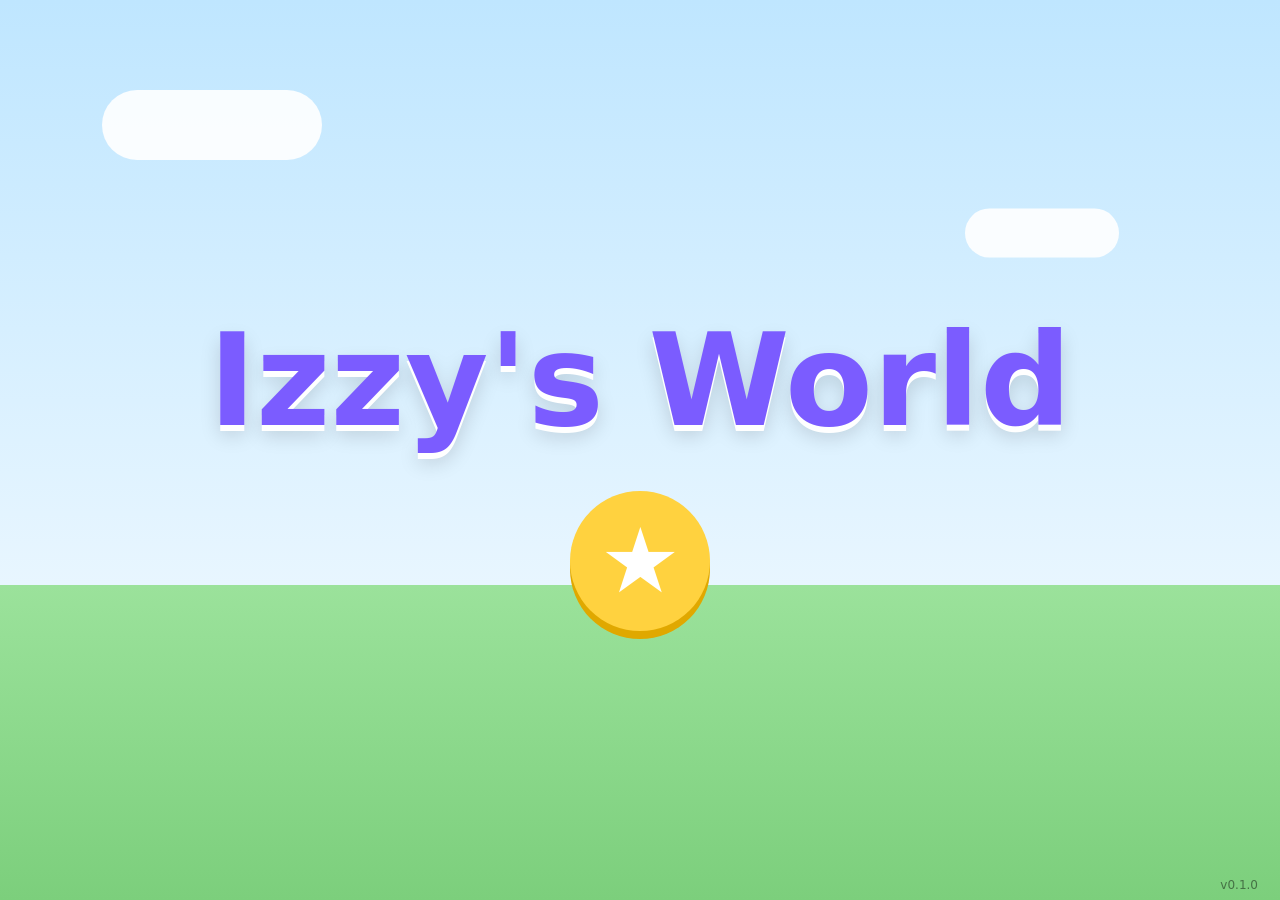
==== index.html @ 746dce17 "Step 1: installable landscape PWA hello page with offline service worker Co-Authored-By: Claude Opus" ====
<!doctype html>
<html lang="en">
<head>
  <meta charset="utf-8">
  <meta name="viewport" content="width=device-width, initial-scale=1, viewport-fit=cover, user-scalable=no">
  <title>Izzy's World</title>
  <meta name="theme-color" content="#7b5cff">
  <link rel="manifest" href="manifest.webmanifest">
  <link rel="icon" href="icons/icon-192.png">
  <link rel="apple-touch-icon" href="icons/icon-192.png">
  <link rel="stylesheet" href="style.css">
</head>
<body>
  <main id="hello">
    <div class="sky">
      <span class="cloud c1"></span>
      <span class="cloud c2"></span>
    </div>
    <h1 class="title">Izzy's World</h1>
    <button id="star" class="star" aria-label="Star">★</button>
  </main>

  <!-- Shown only when the tablet is held upright -->
  <div id="rotate" aria-hidden="true">
    <div class="rotate-icon">📱↻</div>
  </div>

  <!-- Small grown-up info in the corner: version and offline status -->
  <footer id="status">
    <span id="version"></span>
    <span id="offline"></span>
  </footer>

  <script src="app.js"></script>
</body>
</html>
---- style.css ----
* { box-sizing: border-box; margin: 0; padding: 0; }

html, body {
  height: 100%;
  overflow: hidden;
  background: #bfe6ff;
  font-family: system-ui, "Segoe UI", Roboto, sans-serif;
  /* No text selection, callouts or double-tap zoom on a kid's tablet */
  user-select: none;
  -webkit-user-select: none;
  -webkit-touch-callout: none;
  touch-action: manipulation;
}

#hello {
  position: relative;
  height: 100%;
  display: flex;
  flex-direction: column;
  align-items: center;
  justify-content: center;
  gap: 4vh;
  background: linear-gradient(#bfe6ff 0%, #e8f6ff 65%, #9be29b 65%, #7ccf7c 100%);
}

.title {
  position: relative;
  font-size: clamp(48px, 10vw, 140px);
  font-weight: 900;
  color: #7b5cff;
  text-shadow: 0 6px 0 #fff, 0 10px 20px rgba(0, 0, 0, 0.15);
}

.star {
  position: relative;
  width: 140px;
  height: 140px;
  border: none;
  border-radius: 50%;
  background: #ffd23f;
  color: #fff;
  font-size: 90px;
  line-height: 1;
  box-shadow: 0 8px 0 #e0a800;
  cursor: pointer;
}
.star:active { transform: translateY(6px); box-shadow: 0 2px 0 #e0a800; }
.star.spin { animation: spin 0.6s ease-out; }
@keyframes spin { to { rotate: 360deg; } }

.cloud {
  position: absolute;
  width: 220px;
  height: 70px;
  background: #fff;
  border-radius: 60px;
  opacity: 0.9;
}
.c1 { top: 10%; left: 8%; animation: drift 30s linear infinite alternate; }
.c2 { top: 22%; right: 10%; transform: scale(0.7); animation: drift 40s linear infinite alternate-reverse; }
@keyframes drift { to { translate: 120px 0; } }

#rotate {
  display: none;
  position: fixed;
  inset: 0;
  background: #7b5cff;
  color: #fff;
  align-items: center;
  justify-content: center;
  z-index: 10;
}
.rotate-icon { font-size: 120px; }
@media (orientation: portrait) {
  #rotate { display: flex; }
}

#status {
  position: fixed;
  right: 12px;
  bottom: 8px;
  font-size: 12px;
  color: rgba(0, 0, 0, 0.45);
  display: flex;
  gap: 10px;
}
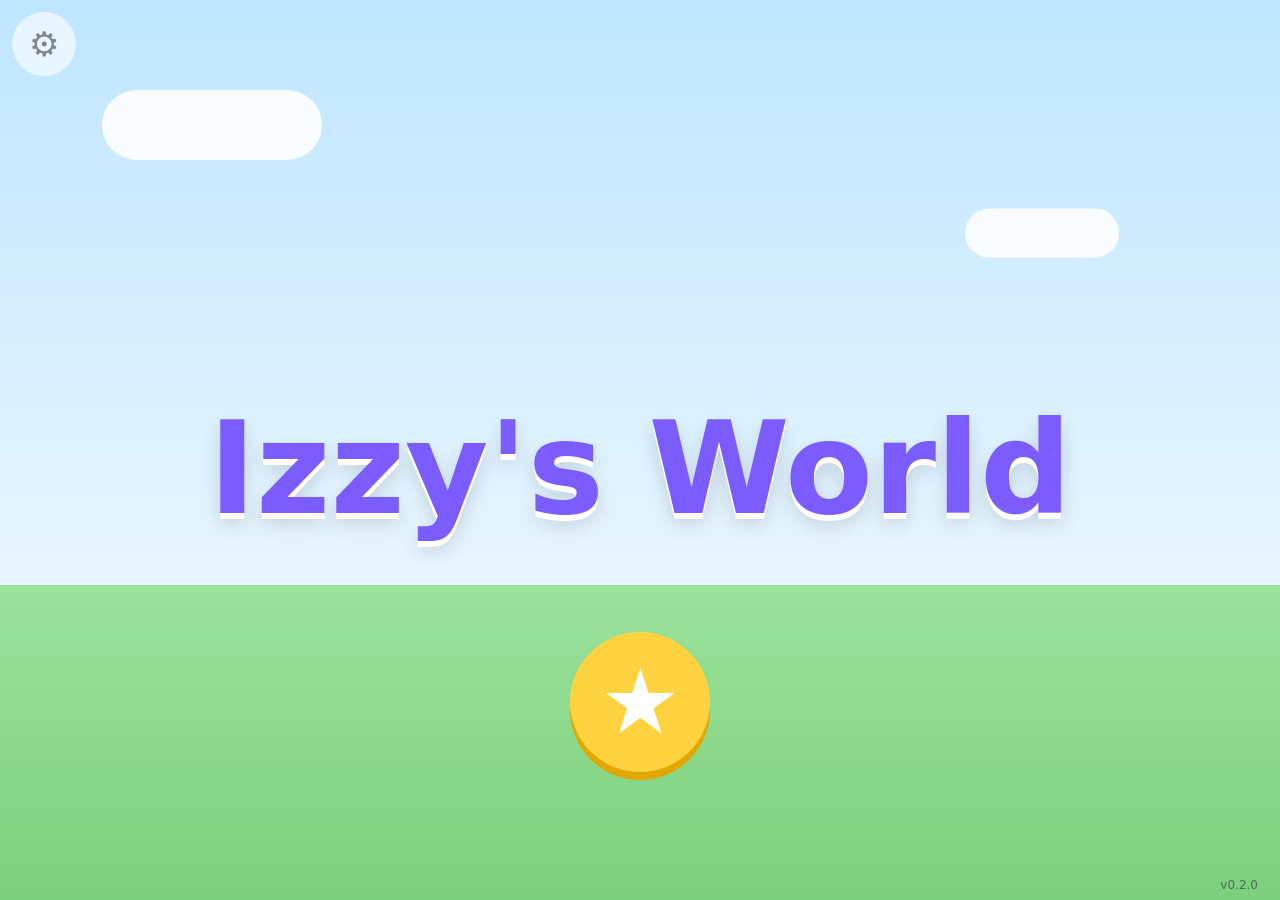
==== commit ff0d7022: "Step 2: save system with IndexedDB, versioned saves, migrations and backup export/import Co-Authored" ====
--- a/index.html
+++ b/index.html
@@ -20,6 +20,42 @@
     <button id="star" class="star" aria-label="Star">★</button>
   </main>
 
+  <!-- Grown-up area: press and hold the gear for 2 seconds to open -->
+  <button id="gear" class="gear" aria-label="Grown-ups">
+    <svg class="gear-ring" viewBox="0 0 64 64"><circle cx="32" cy="32" r="29" /></svg>
+    <span>⚙</span>
+  </button>
+
+  <div id="grownups" class="panel-backdrop" hidden>
+    <div class="panel">
+      <button id="close-panel" class="close" aria-label="Close">✕</button>
+      <h2>Grown-ups</h2>
+      <div class="panel-buttons">
+        <button id="save-backup" class="big-btn">💾 Save backup</button>
+        <button id="load-backup" class="big-btn">📂 Load backup</button>
+        <input id="backup-file" type="file" accept=".json,application/json" hidden>
+      </div>
+      <p id="panel-message" class="panel-message"></p>
+      <dl class="panel-info">
+        <dt>Last backup</dt><dd id="last-backup">never</dd>
+        <dt>Storage</dt><dd id="storage-status">…</dd>
+        <dt>Version</dt><dd id="panel-version"></dd>
+      </dl>
+      <p class="panel-note">Clearing Chrome data or uninstalling the app erases the world. Save a backup now and then, and keep the file somewhere safe (Google Drive, email).</p>
+    </div>
+  </div>
+
+  <div id="confirm" class="panel-backdrop" hidden>
+    <div class="panel confirm">
+      <h2>Replace world?</h2>
+      <p>The world on this tablet will be replaced by the backup.</p>
+      <div class="panel-buttons">
+        <button id="confirm-yes" class="big-btn danger">✓ Replace</button>
+        <button id="confirm-no" class="big-btn">✕ Cancel</button>
+      </div>
+    </div>
+  </div>
+
   <!-- Shown only when the tablet is held upright -->
   <div id="rotate" aria-hidden="true">
     <div class="rotate-icon">📱↻</div>
@@ -31,6 +67,6 @@
     <span id="offline"></span>
   </footer>
 
-  <script src="app.js"></script>
+  <script type="module" src="app.js"></script>
 </body>
 </html>
--- a/style.css
+++ b/style.css
@@ -32,7 +32,11 @@
 }
 
 .star {
-  position: relative;
+  position: absolute;
+  left: 50%;
+  top: 78%;
+  translate: -50% -50%;
+  touch-action: none;
   width: 140px;
   height: 140px;
   border: none;
@@ -44,6 +48,7 @@
   box-shadow: 0 8px 0 #e0a800;
   cursor: pointer;
 }
+.star.dragging { cursor: grabbing; scale: 1.1; }
 .star:active { transform: translateY(6px); box-shadow: 0 2px 0 #e0a800; }
 .star.spin { animation: spin 0.6s ease-out; }
 @keyframes spin { to { rotate: 360deg; } }
@@ -84,3 +89,83 @@
   display: flex;
   gap: 10px;
 }
+
+/* --- Grown-up gear (press and hold) --- */
+.gear {
+  position: fixed;
+  top: 12px;
+  left: 12px;
+  width: 64px;
+  height: 64px;
+  border: none;
+  border-radius: 50%;
+  background: rgba(255, 255, 255, 0.6);
+  color: rgba(0, 0, 0, 0.45);
+  font-size: 34px;
+  display: grid;
+  place-items: center;
+  touch-action: none;
+}
+.gear span { grid-area: 1 / 1; }
+.gear-ring { grid-area: 1 / 1; width: 64px; height: 64px; rotate: -90deg; }
+.gear-ring circle {
+  fill: none;
+  stroke: #7b5cff;
+  stroke-width: 5;
+  stroke-dasharray: 183;
+  stroke-dashoffset: 183;
+}
+.gear.holding .gear-ring circle { stroke-dashoffset: 0; transition: stroke-dashoffset 2s linear; }
+
+/* --- Grown-up panel and confirm dialog --- */
+.panel-backdrop {
+  position: fixed;
+  inset: 0;
+  background: rgba(30, 20, 60, 0.55);
+  display: grid;
+  place-items: center;
+  z-index: 5;
+}
+.panel-backdrop[hidden] { display: none; }
+.panel {
+  position: relative;
+  width: min(640px, 92vw);
+  max-height: 92vh;
+  overflow: auto;
+  background: #fff;
+  border-radius: 24px;
+  padding: 28px 32px;
+  color: #333;
+}
+.panel h2 { font-size: 28px; margin-bottom: 18px; color: #7b5cff; }
+.panel p { margin-bottom: 16px; }
+.panel-buttons { display: flex; gap: 16px; flex-wrap: wrap; margin-bottom: 12px; }
+.big-btn {
+  flex: 1 1 200px;
+  min-height: 72px;
+  border: none;
+  border-radius: 16px;
+  background: #7b5cff;
+  color: #fff;
+  font-size: 22px;
+  font-weight: 700;
+}
+.big-btn:active { filter: brightness(0.9); }
+.big-btn.danger { background: #e5484d; }
+.close {
+  position: absolute;
+  top: 14px;
+  right: 14px;
+  width: 56px;
+  height: 56px;
+  border: none;
+  border-radius: 50%;
+  background: #eee;
+  font-size: 26px;
+}
+.panel-message { min-height: 1.4em; font-weight: 700; }
+.panel-message.ok { color: #1f8a3b; }
+.panel-message.error { color: #c62828; }
+.panel-info { display: grid; grid-template-columns: auto 1fr; gap: 6px 16px; margin-bottom: 16px; }
+.panel-info dt { color: #888; }
+.panel-note { font-size: 14px; color: #777; }
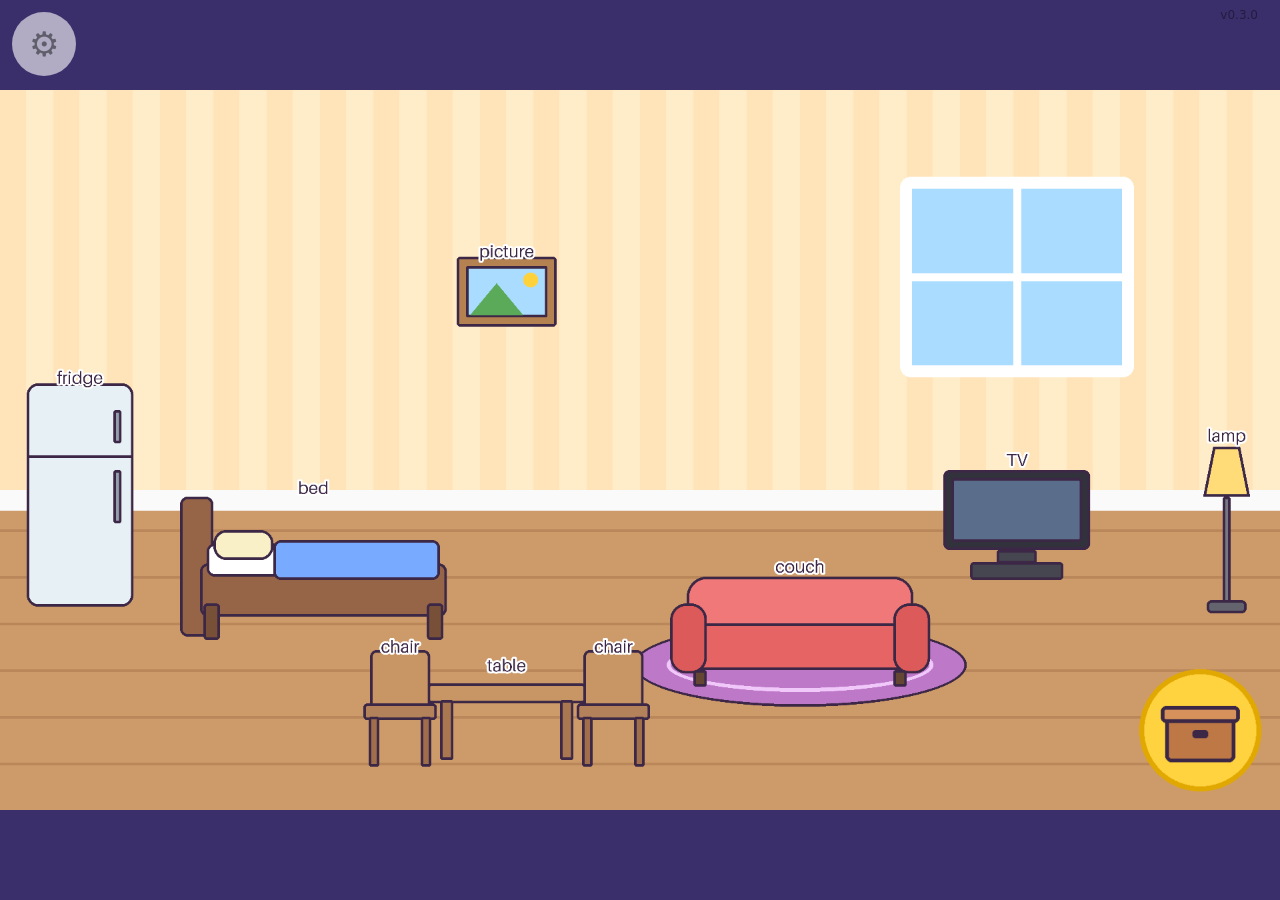
==== commit b2741e48: "Step 3: house scene with placeholder art, drag and drop, item drawer and trash Adds Phaser 3.90.0 (v" ====
--- a/index.html
+++ b/index.html
@@ -11,14 +11,7 @@
   <link rel="stylesheet" href="style.css">
 </head>
 <body>
-  <main id="hello">
-    <div class="sky">
-      <span class="cloud c1"></span>
-      <span class="cloud c2"></span>
-    </div>
-    <h1 class="title">Izzy's World</h1>
-    <button id="star" class="star" aria-label="Star">★</button>
-  </main>
+  <main id="game"></main>
 
   <!-- Grown-up area: press and hold the gear for 2 seconds to open -->
   <button id="gear" class="gear" aria-label="Grown-ups">
@@ -67,6 +60,7 @@
     <span id="offline"></span>
   </footer>
 
+  <script src="vendor/phaser.min.js"></script>
   <script type="module" src="app.js"></script>
 </body>
 </html>
--- a/style.css
+++ b/style.css
@@ -3,7 +3,7 @@
 html, body {
   height: 100%;
   overflow: hidden;
-  background: #bfe6ff;
+  background: #3b2f6b;
   font-family: system-ui, "Segoe UI", Roboto, sans-serif;
   /* No text selection, callouts or double-tap zoom on a kid's tablet */
   user-select: none;
@@ -12,58 +12,12 @@
   touch-action: manipulation;
 }
 
-#hello {
-  position: relative;
-  height: 100%;
-  display: flex;
-  flex-direction: column;
-  align-items: center;
-  justify-content: center;
-  gap: 4vh;
-  background: linear-gradient(#bfe6ff 0%, #e8f6ff 65%, #9be29b 65%, #7ccf7c 100%);
+#game {
+  position: fixed;
+  inset: 0;
+  background: #3b2f6b; /* shows at the edges if the screen is not 16:9 */
 }
-
-.title {
-  position: relative;
-  font-size: clamp(48px, 10vw, 140px);
-  font-weight: 900;
-  color: #7b5cff;
-  text-shadow: 0 6px 0 #fff, 0 10px 20px rgba(0, 0, 0, 0.15);
-}
-
-.star {
-  position: absolute;
-  left: 50%;
-  top: 78%;
-  translate: -50% -50%;
-  touch-action: none;
-  width: 140px;
-  height: 140px;
-  border: none;
-  border-radius: 50%;
-  background: #ffd23f;
-  color: #fff;
-  font-size: 90px;
-  line-height: 1;
-  box-shadow: 0 8px 0 #e0a800;
-  cursor: pointer;
-}
-.star.dragging { cursor: grabbing; scale: 1.1; }
-.star:active { transform: translateY(6px); box-shadow: 0 2px 0 #e0a800; }
-.star.spin { animation: spin 0.6s ease-out; }
-@keyframes spin { to { rotate: 360deg; } }
-
-.cloud {
-  position: absolute;
-  width: 220px;
-  height: 70px;
-  background: #fff;
-  border-radius: 60px;
-  opacity: 0.9;
-}
-.c1 { top: 10%; left: 8%; animation: drift 30s linear infinite alternate; }
-.c2 { top: 22%; right: 10%; transform: scale(0.7); animation: drift 40s linear infinite alternate-reverse; }
-@keyframes drift { to { translate: 120px 0; } }
+#game canvas { touch-action: none; }
 
 #rotate {
   display: none;
@@ -83,9 +37,10 @@
 #status {
   position: fixed;
   right: 12px;
-  bottom: 8px;
+  top: 8px;
   font-size: 12px;
-  color: rgba(0, 0, 0, 0.45);
+  color: rgba(0, 0, 0, 0.4);
+  pointer-events: none;
   display: flex;
   gap: 10px;
 }
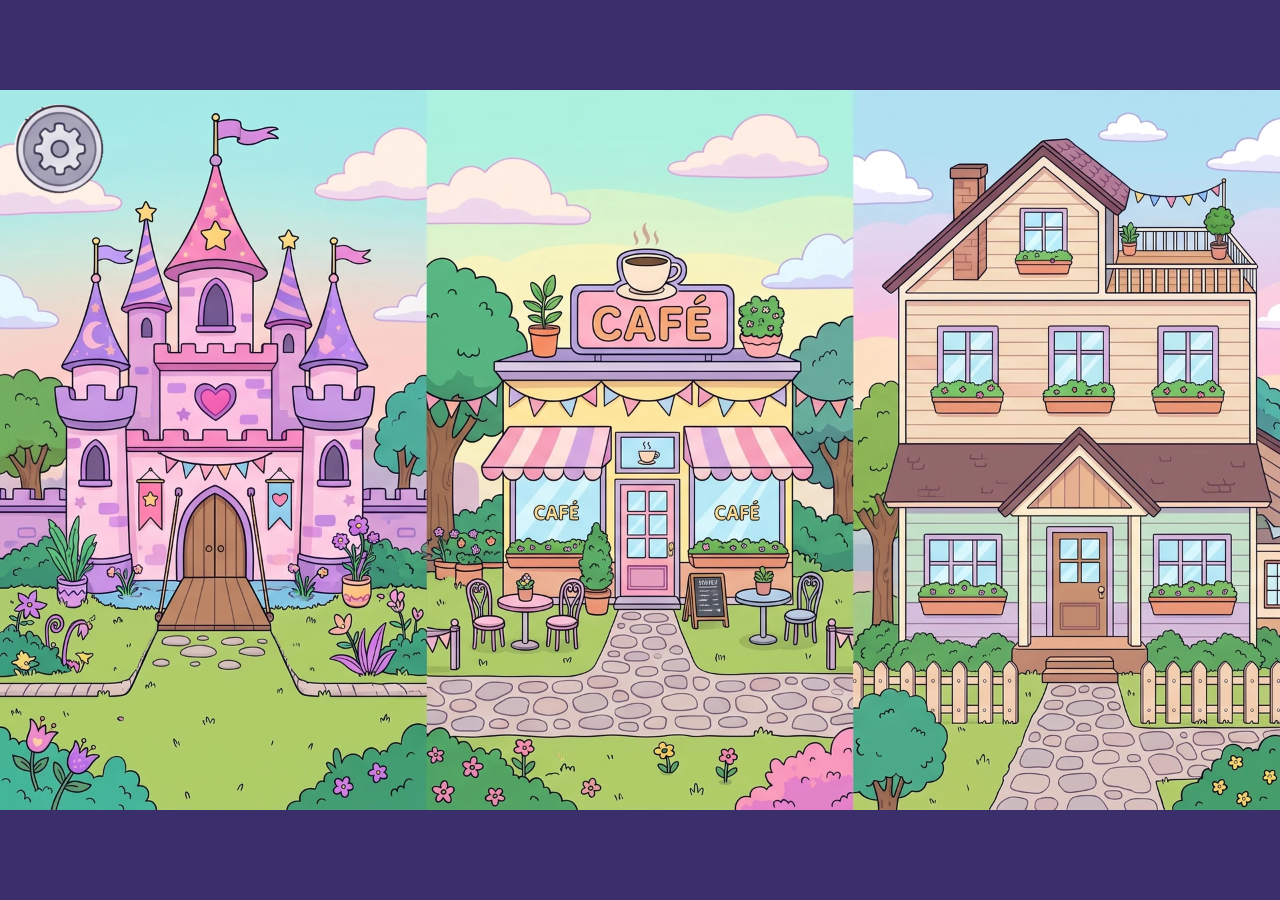
==== commit 64cf0ae8: "Scene selector and three house rooms with real art - Save format v3 (screen + rooms) with migration " ====
--- a/index.html
+++ b/index.html
@@ -13,12 +13,6 @@
 <body>
   <main id="game"></main>
 
-  <!-- Grown-up area: press and hold the gear for 2 seconds to open -->
-  <button id="gear" class="gear" aria-label="Grown-ups">
-    <svg class="gear-ring" viewBox="0 0 64 64"><circle cx="32" cy="32" r="29" /></svg>
-    <span>⚙</span>
-  </button>
-
   <div id="grownups" class="panel-backdrop" hidden>
     <div class="panel">
       <button id="close-panel" class="close" aria-label="Close">✕</button>
@@ -33,6 +27,7 @@
         <dt>Last backup</dt><dd id="last-backup">never</dd>
         <dt>Storage</dt><dd id="storage-status">…</dd>
         <dt>Version</dt><dd id="panel-version"></dd>
+        <dt>Offline</dt><dd id="offline">not yet</dd>
       </dl>
       <p class="panel-note">Clearing Chrome data or uninstalling the app erases the world. Save a backup now and then, and keep the file somewhere safe (Google Drive, email).</p>
     </div>
@@ -54,12 +49,6 @@
     <div class="rotate-icon">📱↻</div>
   </div>
 
-  <!-- Small grown-up info in the corner: version and offline status -->
-  <footer id="status">
-    <span id="version"></span>
-    <span id="offline"></span>
-  </footer>
-
   <script src="vendor/phaser.min.js"></script>
   <script type="module" src="app.js"></script>
 </body>
--- a/style.css
+++ b/style.css
@@ -33,44 +33,6 @@
 @media (orientation: portrait) {
   #rotate { display: flex; }
 }
-
-#status {
-  position: fixed;
-  right: 12px;
-  top: 8px;
-  font-size: 12px;
-  color: rgba(0, 0, 0, 0.4);
-  pointer-events: none;
-  display: flex;
-  gap: 10px;
-}
-
-/* --- Grown-up gear (press and hold) --- */
-.gear {
-  position: fixed;
-  top: 12px;
-  left: 12px;
-  width: 64px;
-  height: 64px;
-  border: none;
-  border-radius: 50%;
-  background: rgba(255, 255, 255, 0.6);
-  color: rgba(0, 0, 0, 0.45);
-  font-size: 34px;
-  display: grid;
-  place-items: center;
-  touch-action: none;
-}
-.gear span { grid-area: 1 / 1; }
-.gear-ring { grid-area: 1 / 1; width: 64px; height: 64px; rotate: -90deg; }
-.gear-ring circle {
-  fill: none;
-  stroke: #7b5cff;
-  stroke-width: 5;
-  stroke-dasharray: 183;
-  stroke-dashoffset: 183;
-}
-.gear.holding .gear-ring circle { stroke-dashoffset: 0; transition: stroke-dashoffset 2s linear; }
 
 /* --- Grown-up panel and confirm dialog --- */
 .panel-backdrop {
